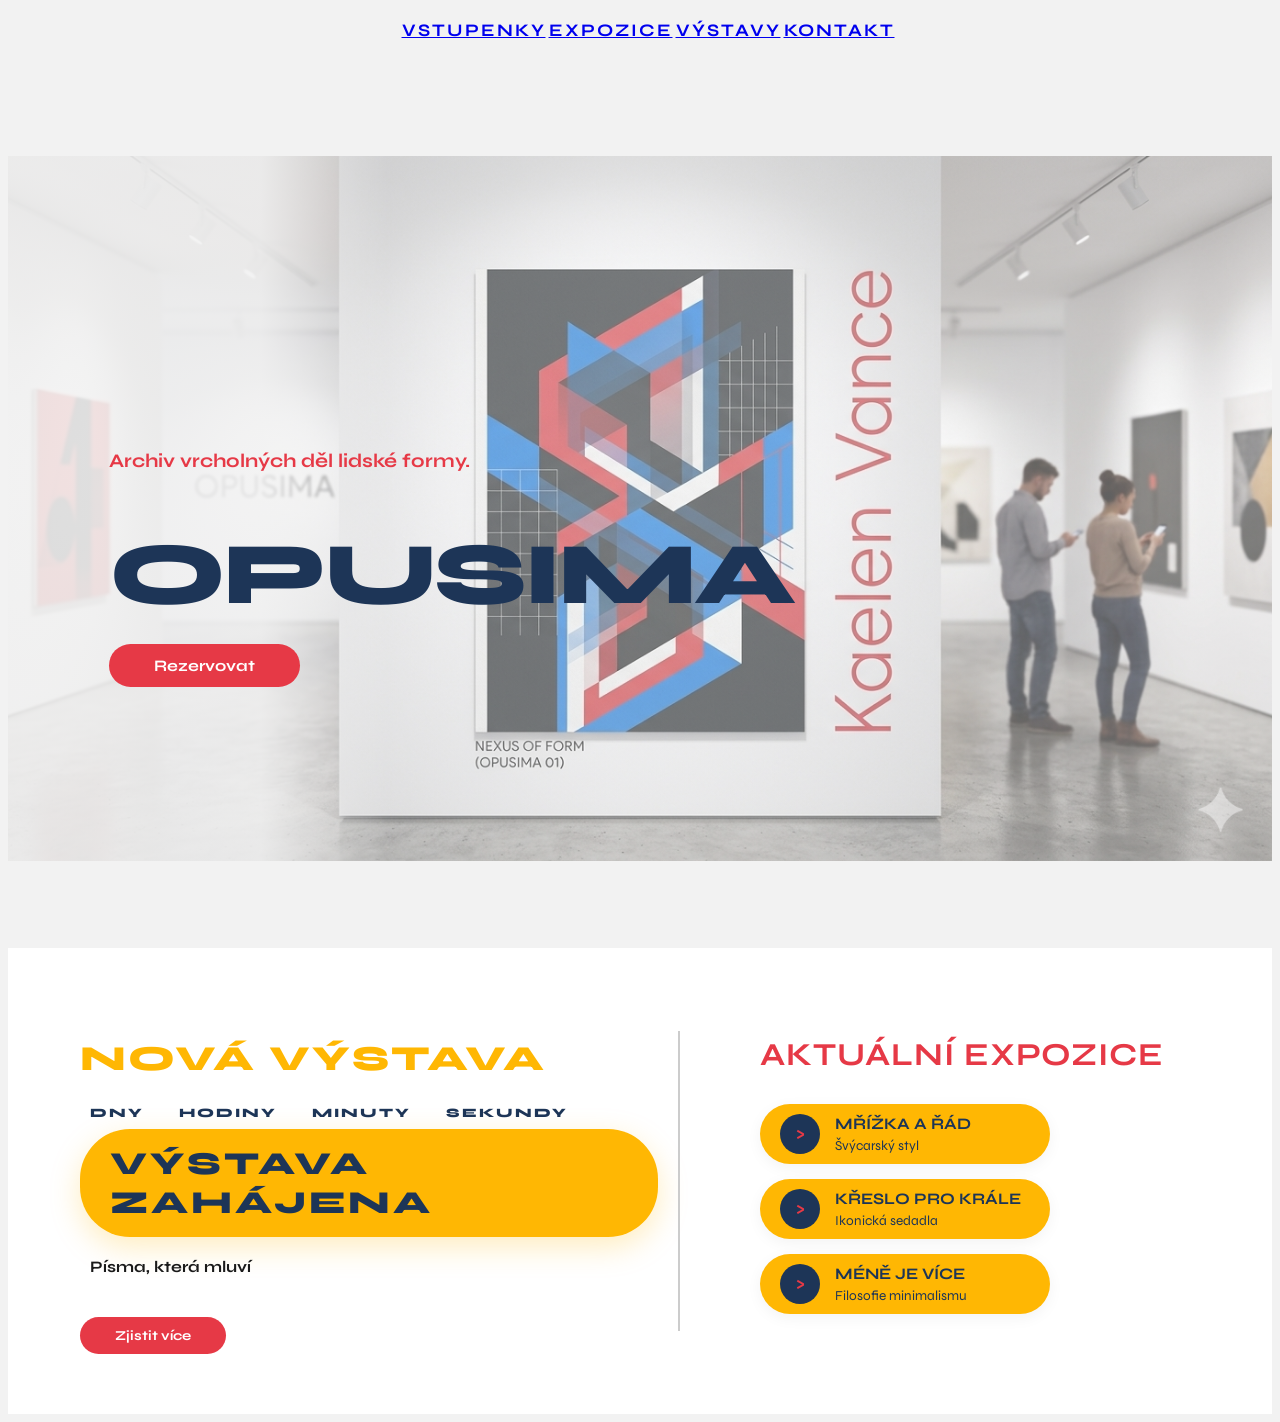
==== OPUSIMA/index.html @ 55d1ef24 "Add files via upload" ====
<!DOCTYPE html>
<html lang="cs">
<head>
    <meta charset="UTF-8">
    <meta name="viewport" content="width=device-width, initial-scale=1.0">
    <link href="https://fonts.googleapis.com/css2?family=Syne:wght@400;600;700;800&display=swap" rel="stylesheet">
    <title>OPUSIMA | Muzeum Designu</title>
    <link rel="stylesheet" href="style.css">
</head>
<body>

    <nav class="navbar">
        <div class="nav-container">
            <a href="#rezervace">VSTUPENKY</a>
            <a href="#expozice">EXPOZICE</a>
            <a href="#vystavy">VÝSTAVY</a>
            <a href="#kontakt">KONTAKT</a>
        </div>
    </nav>

    <header class="hero">
        <div class="hero-left">
            <p class="slogan">Archiv vrcholných děl lidské formy.</p>
            <h1 class="logo-title">OPUSIMA</h1>
            <a href="#rezervace" class="btn-rezervovat">Rezervovat</a>
        </div>
        </header>

    <section class="info-section">
    <div class="info-container">
        
        <div class="countdown-part">
            <h2>NOVÁ VÝSTAVA</h2>
            <div class="timer-labels">
                <span>DNY</span>
                <span>HODINY</span>
                <span>MINUTY</span>
                <span>SEKUNDY</span>
            </div>
            <div class="timer-box">
                <span id="days">12</span> : <span id="hours">08</span> : <span id="minutes">23</span> : <span id="seconds">45</span>
            </div>
            <p class="exhibition-name">Písma, která mluví</p>
            <a href="#vystavy" class="btn-more">Zjistit více</a>
        </div>

        <div class="divider"></div>

        <div class="current-exhibitions-part">
            <h2 class="red-title">AKTUÁLNÍ EXPOZICE</h2>
            
            <div class="exhibition-grid">
                <div class="ex-item">
                    <div class="ex-icon">
                        <span class="arrow-icon">></span>
                    </div>
                    <div class="ex-text">
                        <strong>MŘÍŽKA A ŘÁD</strong>
                        <span>Švýcarský styl</span>
                    </div>
                </div>

                <div class="ex-item">
                    <div class="ex-icon">
                        <span class="arrow-icon">></span>
                    </div>
                    <div class="ex-text">
                        <strong>KŘESLO PRO KRÁLE</strong>
                        <span>Ikonická sedadla</span>
                    </div>
                </div>

                <div class="ex-item">
                    <div class="ex-icon">
                        <span class="arrow-icon">></span>
                    </div>
                    <div class="ex-text">
                        <strong>MÉNĚ JE VÍCE</strong>
                        <span>Filosofie minimalismu</span>
                    </div>
                </div>
            </div>
        </div>

    </div>
</section>

    <script src="script.js"></script>
</body>
</html>
---- OPUSIMA/style.css ----
:root {
    --red: #E63946;
    --yellow: #FFB703;
    --dark: #1D3557;
    --text-dark: #1A1A1A;
    --bg-light: #F2F2F2;
    --font-syne: 'Syne', sans-serif;
}

body { 
    /* Aplikace fontu na celý web */
    font-family: var(--font-syne); 
    background-color: var(--bg-light); 
    color: var(--text-dark); 
    overflow-x: hidden; 
    /* Lepší vyhlazení písma */
    -webkit-font-smoothing: antialiased;
    -moz-osx-font-smoothing: grayscale;
}
/* Sticky Navigace */
.navbar {
    position: fixed;
    top: 0;
    width: 100%;
    padding: 20px 0;
    background: rgba(242, 242, 242, 0.9);
    backdrop-filter: blur(10px);
    z-index: 1000;
    text-align: center;
}

.nav-container a {
    font-family: var(--font-syne);
    font-weight: 700; /* Výrazné, ale ne extra tučné */
    text-transform: uppercase;
    font-size: 1.1rem;
    letter-spacing: 2px;
}

.nav-container a:hover {
    color: var(--dark); /* Změna barvy při najetí */
}

/* Hero Section - OPRAVENO POZADÍ */
.hero {
    height: 100vh;
    display: flex;
    align-items: center;
    padding: 0 8%;
    padding-top: 100px;

    /* OPRAVA ČITELNOSTI: Přidán gradient, který zjemní obrázek */
    background-image: 
        linear-gradient(to right, rgba(242, 242, 242, 0.9) 20%, rgba(242, 242, 242, 0.4) 30%), 
        url("obrazky/studio.png");
    
    background-position: right center;
    background-size: contain;
    background-repeat: no-repeat;
    background-color: var(--bg-light);

    position: relative;
}
/* Odstraněn overlay (::before), aby byl obrázek jasný */

.hero-left {
    position: relative;
    z-index: 1;
    max-width: 50%;
}

.slogan { color: var(--red); font-size: 1.2rem; margin-bottom: 5px; font-weight: bold; }
.logo-title { 
    font-family: var(--font-syne);
    font-size: 5.5rem; 
    font-weight: 800; /* Extra tučné */
    color: var(--dark); 
    letter-spacing: -3px; /* Zúžené rozestupy pro logotyp */
    margin-bottom: 25px; 
    line-height: 1; 
    text-transform: uppercase;
}

.btn-rezervovat {
    display: inline-block;
    background-color: var(--red);
    color: white;
    padding: 12px 45px;
    text-decoration: none;
    border-radius: 30px;
    font-size: 1rem;
    font-weight: bold;
    transition: transform 0.2s;
}
.btn-rezervovat:hover { transform: scale(1.05); }

/* Kontejner pro obě části */
.info-section {
    background-color: white;
    padding: 60px 0;
    margin-top: -60px; /* Překrytí headeru jako minule */
    position: relative;
    z-index: 10;
}

.info-container {
    display: flex;
    max-width: 1200px;
    margin: 0 auto;
    align-items: flex-start;
    justify-content: space-between;
}

/* Levá a pravá část zabírají cca polovinu */
.countdown-part, .current-exhibitions-part {
    flex: 1;
    padding: 0 40px;
}

.countdown-part { text-align: left; } /* Zarovnání doleva */

/* Vertikální čára */
.divider {
width: 2px;
    background-color: #ccc;
    height: 300px;
    align-self: center;
    margin: 0 40px; /* Přidá 40px místo zleva i zprava */
}

/* Pravá část - Nadpis */
.red-title {
    color: var(--red);
    font-size: 2rem;
    font-weight: 900;
    margin-bottom: 30px;
    letter-spacing: 1px;
}
.countdown-part h2, .red-title {
    font-family: var(--font-syne);
    font-weight: 700;
    text-transform: uppercase;
    letter-spacing: 1px;
}

/* Mřížka pro žluté bubliny */
.exhibition-grid {
    display: flex;
    flex-wrap: wrap;
    gap: 15px;
}

/* Styl bubliny */
.ex-item {
    background-color: var(--yellow);
    display: flex;
    align-items: center;
    padding: 10px 20px;
    border-radius: 40px;
    min-width: 250px;
    box-shadow: 0 4px 15px rgba(0,0,0,0.05);
}

.ex-icon {
    background-color: var(--dark);
    width: 40px;
    height: 40px;
    border-radius: 50%;
    display: flex;
    align-items: center;
    justify-content: center;
    margin-right: 15px;
}

.arrow-icon {
    color: var(--red);
    font-weight: bold;
    font-size: 1.2rem;
}

.ex-text {
    display: flex;
    flex-direction: column;
    gap: 2px;
    color: var(--dark);
    font-size: 0.85rem;
}

.ex-text strong {
    display: block;
    font-family: var(--font-syne);
    font-weight: 700;
    font-size: 1rem;
    text-transform: uppercase;
}

.ex-text span {
    display: block;
    font-family: var(--font-syne);
    font-weight: 400;
    font-size: 0.85rem;
    margin-top: 2px;
}
/* --- LEVÁ ČÁST: TIMER (ODPOČET) --- */

/* Nadpis levé části */
.countdown-part h2 {
    color: var(--yellow);
    font-size: 2.2rem;
    font-weight: 900;
    letter-spacing: 2px;
    margin-bottom: 25px;
}

/* Popisky (DNY, HODINY...) */
.timer-labels {
    display: flex;
    justify-content: space-between; /* Rozprostře je rovnoměrně */
    padding: 0 30px; /* Musí odpovídat paddingu u .timer-boxu */
    margin-bottom: 8px;
}
.timer-labels span {
    font-family: var(--font-syne);
    font-weight: 800;
    font-size: 0.8rem;
    text-transform: uppercase;
    letter-spacing: 2px;
    color: var(--dark);
    flex: 1;          /* Každý popisek zabere stejné místo */
    text-align: center;
    width: auto;      /* Zrušeno fixních 50px, které dělaly neplechu */
}

/* Žlutý hlavní box s čísly */
.timer-box {
    font-family: var(--font-syne);
    font-weight: 800; 
    font-size: 2.2rem;
    letter-spacing: 3px;
    background-color: var(--yellow);

    display: flex;                 /* změna */
    width: 100%;                   /* roztáhne */
    justify-content: space-between;
    align-items: center;

    padding: 15px 30px;
    border-radius: 50px;
    color: var(--dark);
    box-shadow: 0 10px 30px rgba(255, 183, 3, 0.25);
}

/* Styl pro dvojtečky mezi čísly */
.timer-box span {
    flex: 1;
    text-align: center;
    min-width: 0;
}

/* Název výstavy pod timerem */
.exhibition-name {
    margin-top: 20px;
    font-size: 1rem;
    font-weight: bold;
    color: var(--text-dark);
    padding-left: 10px;
}

/* Tlačítko pod timerem */
.countdown-part .btn-more {
    display: inline-block;
    margin-top: 25px;
    background-color: var(--red);
    color: white;
    padding: 10px 35px;
    text-decoration: none;
    border-radius: 20px;
    font-weight: bold;
    font-size: 0.85rem;
    transition: transform 0.2s, background-color 0.2s;
}

.countdown-part .btn-more:hover {
    background-color: var(--dark);
    transform: translateY(-2px);
}
/* Úprava odpočtu pro nové rozložení */
.countdown-part .timer-box {
    padding: 15px 30px;
    font-size: 2rem;
}

.countdown-part .timer-labels {
    justify-content: flex-start;
    gap: 35px;
    padding-left: 10px;
}

/* Responzivita: Na mobilu pod sebe */
@media (max-width: 900px) {
     .hero { 
        background-position: center bottom;
        background-size: 80%; /* Na mobilu obrázek zmenšíme */
        text-align: center;
        justify-content: center;
    }
    
    .hero-left { max-width: 100%; }
    .logo-title { font-size: 3.5rem; }
    .info-container { flex-direction: column; align-items: center; }
    .divider { display: none; }
    .countdown-part { text-align: center; margin-bottom: 50px; }
    .countdown-part .timer-labels { justify-content: center; }
    .countdown-part {
        text-align: center;
        padding: 0;
    }
    
    .timer-labels {
        justify-content: center;
        padding-left: 0;
        gap: 25px;
    }

    .timer-box {
        font-size: 1.6rem;
        padding: 10px 25px;
    }
    
    .timer-labels span {
        width: 40px;
    }
}
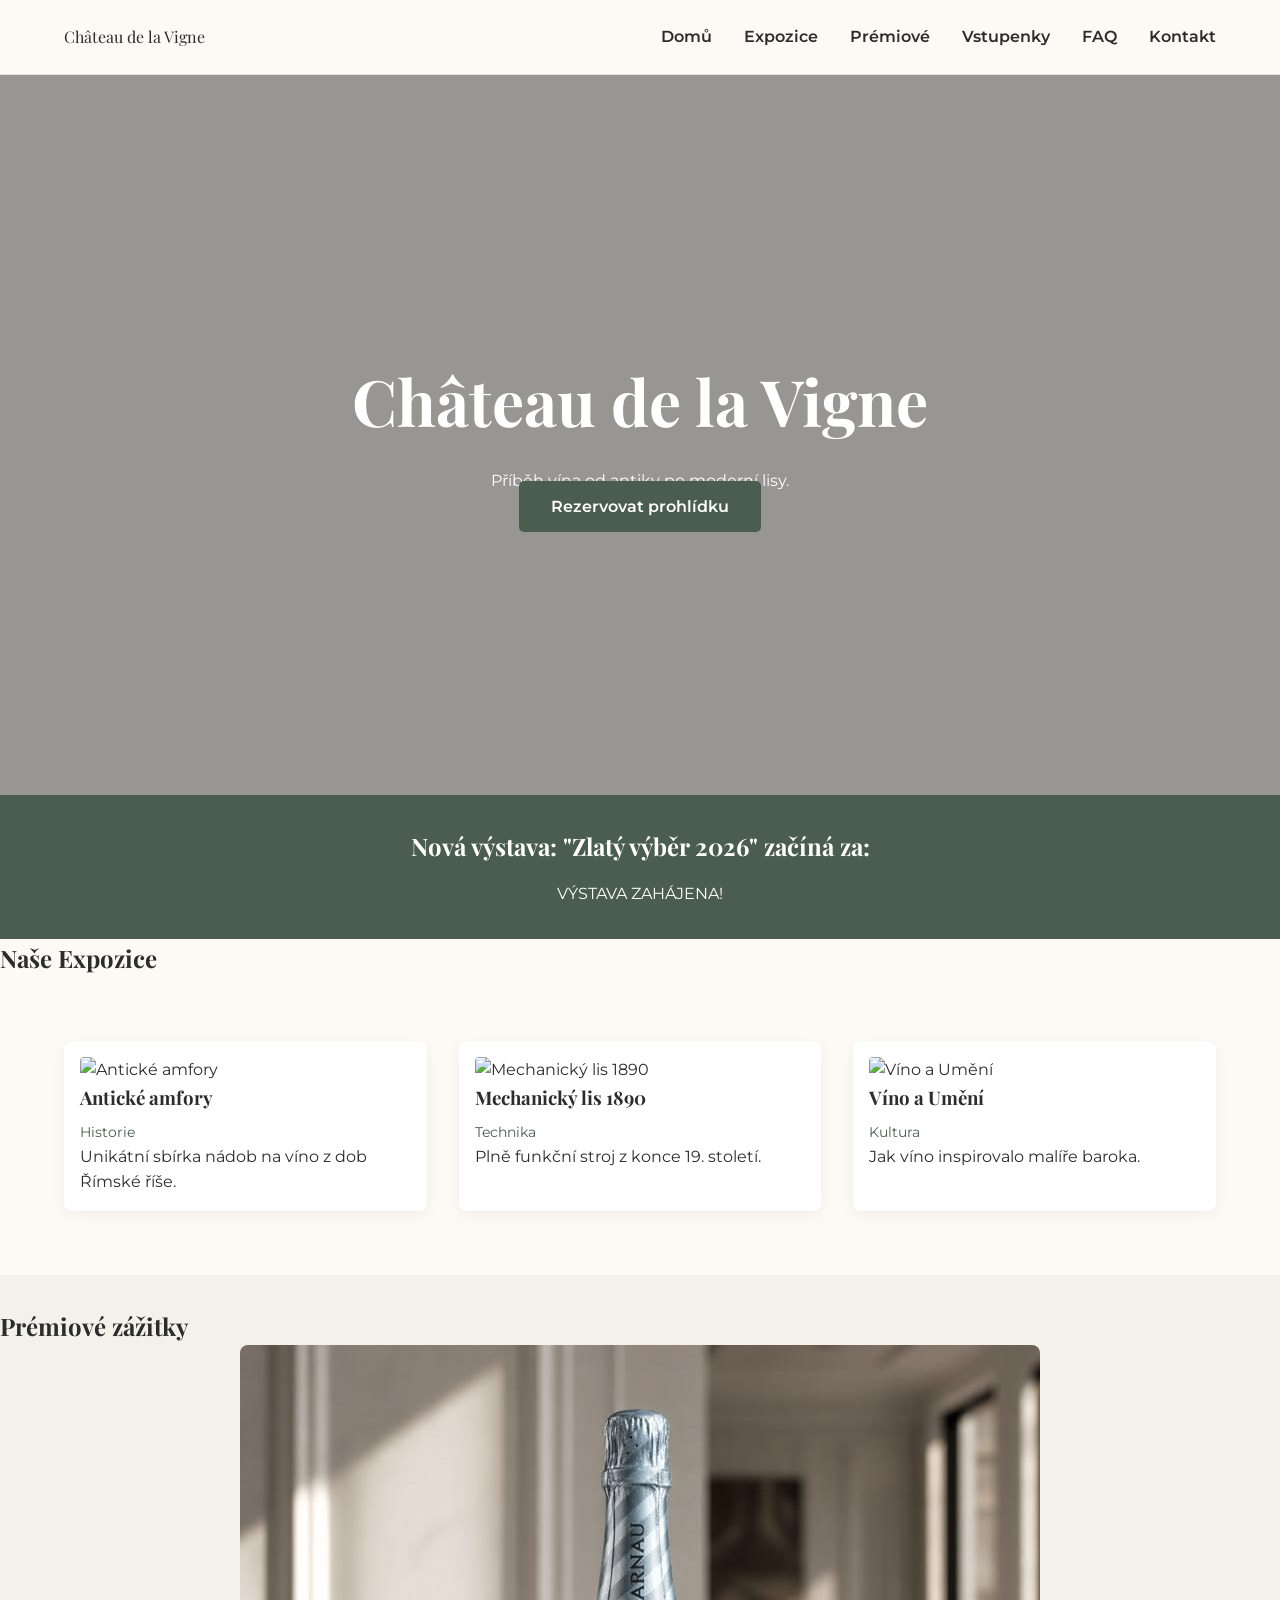
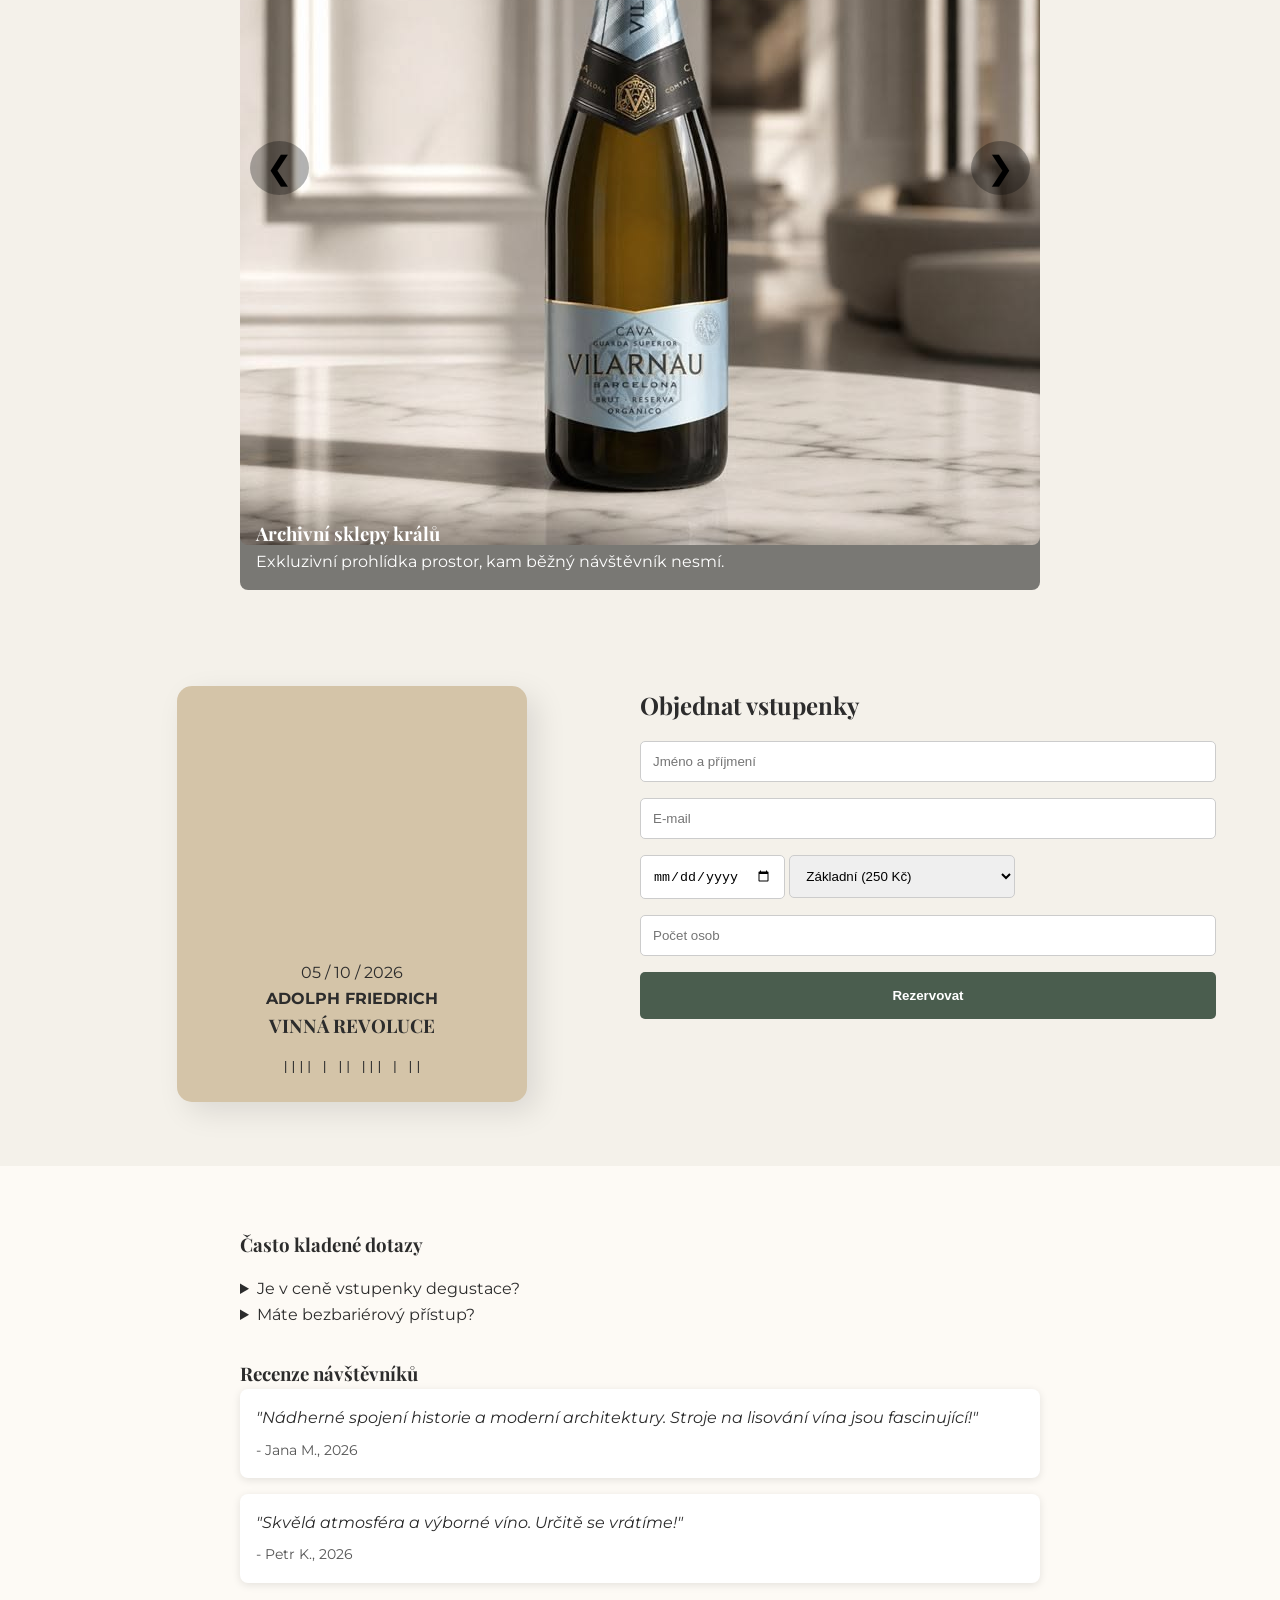
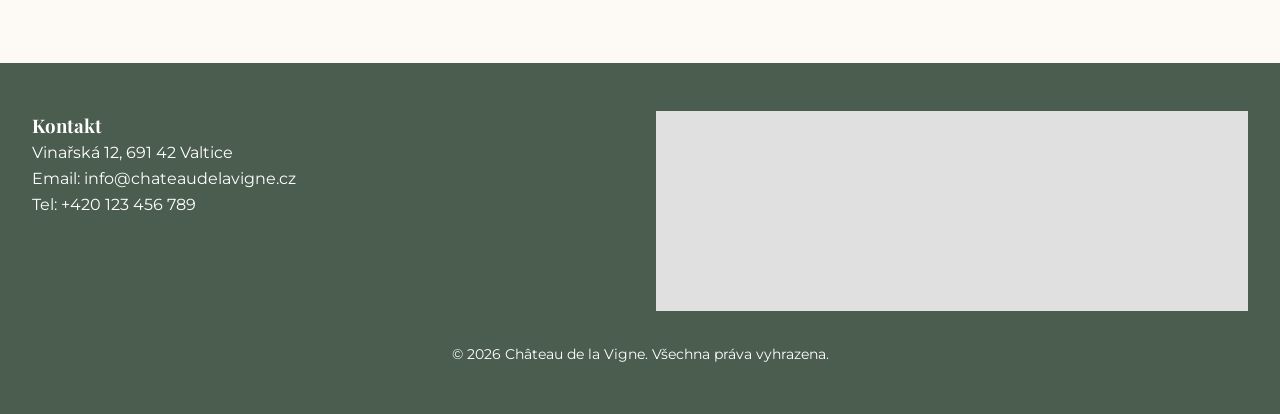
==== commit d63e6c32: "Add files via upload" ====
--- a/OPUSIMA/index.html
+++ b/OPUSIMA/index.html
@@ -1,90 +1,161 @@
 <!DOCTYPE html>
 <html lang="cs">
 <head>
-    <meta charset="UTF-8">
-    <meta name="viewport" content="width=device-width, initial-scale=1.0">
-    <link href="https://fonts.googleapis.com/css2?family=Syne:wght@400;600;700;800&display=swap" rel="stylesheet">
-    <title>OPUSIMA | Muzeum Designu</title>
-    <link rel="stylesheet" href="style.css">
+<meta charset="UTF-8" />
+<meta name="viewport" content="width=device-width, initial-scale=1.0" />
+<title>Château de la Vigne | Muzeum vína</title>
+<!-- Opravená cesta k CSS -->
+<link rel="stylesheet" href="style.css?v=<?php echo time(); ?>">
+<!-- Google Fonts -->
+<link href="https://fonts.googleapis.com/css2?family=Playfair+Display:wght@700&family=Montserrat:wght@300;400;600&display=swap" rel="stylesheet" />
 </head>
 <body>
 
-    <nav class="navbar">
-        <div class="nav-container">
-            <a href="#rezervace">VSTUPENKY</a>
-            <a href="#expozice">EXPOZICE</a>
-            <a href="#vystavy">VÝSTAVY</a>
-            <a href="#kontakt">KONTAKT</a>
+<!-- Sticky Navigace -->
+<nav id="navbar">
+    <div class="logo">Château <span>de la Vigne</span></div>
+    <ul class="nav-links">
+        <li><a href="#home">Domů</a></li>
+        <li><a href="#expozice">Expozice</a></li>
+        <li><a href="#premium">Prémiové</a></li>
+        <li><a href="#rezervace">Vstupenky</a></li>
+        <li><a href="#faq">FAQ</a></li>
+        <li><a href="#kontakt">Kontakt</a></li>
+        <li class="close-menu">&times;</li>
+    </ul>
+    <div class="burger" id="burger">&#9776;</div>
+</nav>
+
+<!-- Hero Banner -->
+<section id="home" class="hero">
+    <div class="hero-content">
+        <h1>Château de la Vigne</h1>
+        <p>Příběh vína od antiky po moderní lisy.</p>
+        <a href="#rezervace" class="btn">Rezervovat prohlídku</a>
+    </div>
+</section>
+
+<!-- Countdown Section -->
+<section class="countdown-section">
+    <h2>Nová výstava: "Zlatý výběr 2026" začíná za:</h2>
+    <div id="countdown">
+        <div class="time-part"><span id="days">00</span><p>Dny</p></div>
+        <div class="time-part"><span id="hours">00</span><p>Hodin</p></div>
+        <div class="time-part"><span id="minutes">00</span><p>Minut</p></div>
+        <div class="time-part"><span id="seconds">00</span><p>Sekund</p></div>
+    </div>
+</section>
+
+<!-- Expozice z CSV (nyní přes JS) -->
+<section id="expozice" class="exhibitions">
+    <h2>Naše Expozice</h2>
+    <div class="exhibition-grid" id="expozice"></div>
+</section>
+
+<!-- Carousel - Prémiové výstavy -->
+<section id="premium" class="premium-carousel">
+    <h2>Prémiové zážitky</h2>
+    <div class="carousel-container">
+        <div class="carousel-slide active">
+            <img src="images/vilarnau.jpg" alt="Degustace" />
+            <div class="carousel-caption">
+                <h3>Archivní sklepy králů</h3>
+                <p>Exkluzivní prohlídka prostor, kam běžný návštěvník nesmí.</p>
+            </div>
         </div>
-    </nav>
+        <div class="carousel-slide">
+            <img src="images/vilarnau.jpg" alt="Degustace" />
+            <div class="carousel-caption">
+                <h3>Degustace vín</h3>
+                <p>Odborné degustace s vinaři v krásném prostředí.</p>
+            </div>
+        </div>
+        <button class="prev">&#10094;</button>
+        <button class="next">&#10095;</button>
+    </div>
+</section>
 
-    <header class="hero">
-        <div class="hero-left">
-            <p class="slogan">Archiv vrcholných děl lidské formy.</p>
-            <h1 class="logo-title">OPUSIMA</h1>
-            <a href="#rezervace" class="btn-rezervovat">Rezervovat</a>
-        </div>
-        </header>
-
-    <section class="info-section">
-    <div class="info-container">
-        
-        <div class="countdown-part">
-            <h2>NOVÁ VÝSTAVA</h2>
-            <div class="timer-labels">
-                <span>DNY</span>
-                <span>HODINY</span>
-                <span>MINUTY</span>
-                <span>SEKUNDY</span>
-            </div>
-            <div class="timer-box">
-                <span id="days">12</span> : <span id="hours">08</span> : <span id="minutes">23</span> : <span id="seconds">45</span>
-            </div>
-            <p class="exhibition-name">Písma, která mluví</p>
-            <a href="#vystavy" class="btn-more">Zjistit více</a>
-        </div>
-
-        <div class="divider"></div>
-
-        <div class="current-exhibitions-part">
-            <h2 class="red-title">AKTUÁLNÍ EXPOZICE</h2>
-            
-            <div class="exhibition-grid">
-                <div class="ex-item">
-                    <div class="ex-icon">
-                        <span class="arrow-icon">></span>
-                    </div>
-                    <div class="ex-text">
-                        <strong>MŘÍŽKA A ŘÁD</strong>
-                        <span>Švýcarský styl</span>
-                    </div>
-                </div>
-
-                <div class="ex-item">
-                    <div class="ex-icon">
-                        <span class="arrow-icon">></span>
-                    </div>
-                    <div class="ex-text">
-                        <strong>KŘESLO PRO KRÁLE</strong>
-                        <span>Ikonická sedadla</span>
-                    </div>
-                </div>
-
-                <div class="ex-item">
-                    <div class="ex-icon">
-                        <span class="arrow-icon">></span>
-                    </div>
-                    <div class="ex-text">
-                        <strong>MÉNĚ JE VÍCE</strong>
-                        <span>Filosofie minimalismu</span>
-                    </div>
+<!-- Rezervace/Vstupenky -->
+<section id="rezervace" class="booking">
+    <div class="booking-wrapper">
+        <div class="ticket-preview">
+            <div class="ticket-card">
+                <div class="ticket-img"></div>
+                <div class="ticket-info">
+                    <span>05 / 10 / 2026</span>
+                    <h4>ADOLPH FRIEDRICH</h4>
+                    <h3>VINNÁ REVOLUCE</h3>
+                    <div class="barcode">|||| | || ||| | ||</div>
                 </div>
             </div>
         </div>
-
+        <div class="booking-form">
+            <h2>Objednat vstupenky</h2>
+            <form action="process.php" method="POST">
+                <input type="text" name="name" placeholder="Jméno a příjmení" required />
+                <input type="email" name="email" placeholder="E-mail" required />
+                <div class="form-row">
+                    <input type="date" name="date" required />
+                    <select name="type">
+                        <option value="zakladni">Základní (250 Kč)</option>
+                        <option value="premium">Premium s degustací (590 Kč)</option>
+                        <option value="student">Student / Senior (150 Kč)</option>
+                    </select>
+                </div>
+                <input type="number" name="count" min="1" placeholder="Počet osob" required />
+                <button type="submit" class="btn-submit">Rezervovat</button>
+            </form>
+        </div>
     </div>
 </section>
 
-    <script src="script.js"></script>
+<!-- FAQ & Recenze -->
+<section id="faq" class="info-section">
+    <div class="faq">
+        <h3>Často kladené dotazy</h3>
+        <details>
+            <summary>Je v ceně vstupenky degustace?</summary>
+            <p>Degustace je součástí balíčku "Premium". U základního vstupného lze dokoupit na místě.</p>
+        </details>
+        <details>
+            <summary>Máte bezbariérový přístup?</summary>
+            <p>Ano, celé muzeum včetně historických sklepů je přístupné výtahem.</p>
+        </details>
+    </div>
+    <div class="reviews">
+        <h3>Recenze návštěvníků</h3>
+        <div class="review-item">
+            <p>"Nádherné spojení historie a moderní architektury. Stroje na lisování vína jsou fascinující!"</p>
+            <span>- Jana M., 2026</span>
+        </div>
+        <!-- Přidána další recenze -->
+        <div class="review-item">
+            <p>"Skvělá atmosféra a výborné víno. Určitě se vrátíme!"</p>
+            <span>- Petr K., 2026</span>
+        </div>
+    </div>
+</section>
+
+<!-- Kontakt a mapa -->
+<footer id="kontakt">
+    <div class="footer-content">
+        <div class="contact-info">
+            <h3>Kontakt</h3>
+            <p>Vinařská 12, 691 42 Valtice</p>
+            <p>Email: info@chateaudelavigne.cz</p>
+            <p>Tel: +420 123 456 789</p>
+        </div>
+        <div class="map">
+            <!-- Fiktivní mapa -->
+            <div style="width: 100%; height: 200px; background: #e0e0e0; display:flex; align-items:center; justify-content:center;">
+                <iframe style="border:none" src="https://mapy.com/s/cosamelemo" width="400" height="280" frameborder="0"></iframe>
+            </div>
+        </div>
+    </div>
+    <p class="copy">&copy; 2026 Château de la Vigne. Všechna práva vyhrazena.</p>
+</footer>
+
+<!-- JavaScript -->
+<script src="script.js"></script>
 </body>
 </html>
--- a/OPUSIMA/style.css
+++ b/OPUSIMA/style.css
@@ -1,333 +1,358 @@
 :root {
-    --red: #E63946;
-    --yellow: #FFB703;
-    --dark: #1D3557;
-    --text-dark: #1A1A1A;
-    --bg-light: #F2F2F2;
-    --font-syne: 'Syne', sans-serif;
-}
-
-body { 
-    /* Aplikace fontu na celý web */
-    font-family: var(--font-syne); 
-    background-color: var(--bg-light); 
-    color: var(--text-dark); 
-    overflow-x: hidden; 
-    /* Lepší vyhlazení písma */
-    -webkit-font-smoothing: antialiased;
-    -moz-osx-font-smoothing: grayscale;
-}
-/* Sticky Navigace */
-.navbar {
-    position: fixed;
+    --primary: #4a5d4e; /* Olivově zelená z obrázku */
+    --gold: #c5a059;
+    --bg: #fdfaf5; /* Krémové pozadí */
+    --text: #2c2c2c;
+}
+
+* { margin: 0; padding: 0; box-sizing: border-box; }
+
+body {
+    font-family: 'Montserrat', sans-serif;
+    background-color: var(--bg);
+    color: var(--text);
+    line-height: 1.6;
+}
+
+/* Nadpisy */
+h1, h2, h3, .logo {
+    font-family: 'Playfair Display', serif;
+}
+
+/* Sticky menu */
+#navbar {
+    position: sticky;
     top: 0;
-    width: 100%;
-    padding: 20px 0;
-    background: rgba(242, 242, 242, 0.9);
-    backdrop-filter: blur(10px);
+    display: flex;
+    justify-content: space-between;
+    align-items: center;
+    padding: 1.5rem 5%;
+    background: rgba(253, 250, 245, 0.95);
     z-index: 1000;
-    text-align: center;
-}
-
-.nav-container a {
-    font-family: var(--font-syne);
-    font-weight: 700; /* Výrazné, ale ne extra tučné */
-    text-transform: uppercase;
-    font-size: 1.1rem;
-    letter-spacing: 2px;
-}
-
-.nav-container a:hover {
-    color: var(--dark); /* Změna barvy při najetí */
-}
-
-/* Hero Section - OPRAVENO POZADÍ */
+    border-bottom: 1px solid rgba(0,0,0,0.1);
+}
+
+.nav-links {
+    display: flex;
+    list-style: none;
+    transition: max-height 0.3s ease;
+}
+
+.nav-links li {
+    margin-left: 2rem;
+    position: relative;
+}
+
+.nav-links li a {
+    text-decoration: none;
+    color: var(--text);
+    font-weight: 600;
+    transition: 0.3s;
+}
+
+/* Burger menu */
+.burger {
+    display: none;
+    font-size: 2rem;
+    cursor: pointer;
+}
+
+.close-menu {
+    display: none;
+    font-size: 2rem;
+    position: absolute;
+    top: 10px;
+    right: 10px;
+    cursor: pointer;
+    background: #fff;
+    padding: 0.2rem 0.5rem;
+    border-radius: 4px;
+}
+
+/* Hero sekce */
 .hero {
-    height: 100vh;
-    display: flex;
-    align-items: center;
-    padding: 0 8%;
-    padding-top: 100px;
-
-    /* OPRAVA ČITELNOSTI: Přidán gradient, který zjemní obrázek */
-    background-image: 
-        linear-gradient(to right, rgba(242, 242, 242, 0.9) 20%, rgba(242, 242, 242, 0.4) 30%), 
-        url("obrazky/studio.png");
-    
-    background-position: right center;
-    background-size: contain;
-    background-repeat: no-repeat;
-    background-color: var(--bg-light);
-
-    position: relative;
-}
-/* Odstraněn overlay (::before), aby byl obrázek jasný */
-
-.hero-left {
-    position: relative;
-    z-index: 1;
-    max-width: 50%;
-}
-
-.slogan { color: var(--red); font-size: 1.2rem; margin-bottom: 5px; font-weight: bold; }
-.logo-title { 
-    font-family: var(--font-syne);
-    font-size: 5.5rem; 
-    font-weight: 800; /* Extra tučné */
-    color: var(--dark); 
-    letter-spacing: -3px; /* Zúžené rozestupy pro logotyp */
-    margin-bottom: 25px; 
-    line-height: 1; 
-    text-transform: uppercase;
-}
-
-.btn-rezervovat {
-    display: inline-block;
-    background-color: var(--red);
-    color: white;
-    padding: 12px 45px;
-    text-decoration: none;
-    border-radius: 30px;
-    font-size: 1rem;
-    font-weight: bold;
-    transition: transform 0.2s;
-}
-.btn-rezervovat:hover { transform: scale(1.05); }
-
-/* Kontejner pro obě části */
-.info-section {
-    background-color: white;
-    padding: 60px 0;
-    margin-top: -60px; /* Překrytí headeru jako minule */
-    position: relative;
-    z-index: 10;
-}
-
-.info-container {
-    display: flex;
-    max-width: 1200px;
-    margin: 0 auto;
-    align-items: flex-start;
-    justify-content: space-between;
-}
-
-/* Levá a pravá část zabírají cca polovinu */
-.countdown-part, .current-exhibitions-part {
-    flex: 1;
-    padding: 0 40px;
-}
-
-.countdown-part { text-align: left; } /* Zarovnání doleva */
-
-/* Vertikální čára */
-.divider {
-width: 2px;
-    background-color: #ccc;
-    height: 300px;
-    align-self: center;
-    margin: 0 40px; /* Přidá 40px místo zleva i zprava */
-}
-
-/* Pravá část - Nadpis */
-.red-title {
-    color: var(--red);
-    font-size: 2rem;
-    font-weight: 900;
-    margin-bottom: 30px;
-    letter-spacing: 1px;
-}
-.countdown-part h2, .red-title {
-    font-family: var(--font-syne);
-    font-weight: 700;
-    text-transform: uppercase;
-    letter-spacing: 1px;
-}
-
-/* Mřížka pro žluté bubliny */
-.exhibition-grid {
-    display: flex;
-    flex-wrap: wrap;
-    gap: 15px;
-}
-
-/* Styl bubliny */
-.ex-item {
-    background-color: var(--yellow);
-    display: flex;
-    align-items: center;
-    padding: 10px 20px;
-    border-radius: 40px;
-    min-width: 250px;
-    box-shadow: 0 4px 15px rgba(0,0,0,0.05);
-}
-
-.ex-icon {
-    background-color: var(--dark);
-    width: 40px;
-    height: 40px;
-    border-radius: 50%;
+    height: 80vh;
+    background: linear-gradient(rgba(0,0,0,0.4), rgba(0,0,0,0.4)), url('img/hero-wine.jpg') center/cover;
     display: flex;
     align-items: center;
     justify-content: center;
-    margin-right: 15px;
-}
-
-.arrow-icon {
-    color: var(--red);
+    text-align: center;
+    color: white;
+    padding: 0 20px;
+}
+
+.hero h1 {
+    font-size: 4rem;
+    margin-bottom: 1rem;
+}
+
+.btn {
+    padding: 1rem 2rem;
+    background-color: var(--primary);
+    color: #fff;
+    text-decoration: none;
+    border-radius: 5px;
+    font-weight: 600;
+}
+
+/* Sekce countdown */
+.countdown-section {
+    padding: 2rem 0;
+    background: var(--primary);
+    color: #fff;
+    text-align: center;
+}
+
+#countdown {
+    display: flex;
+    justify-content: center;
+    gap: 20px;
+    flex-wrap: wrap;
+    margin-top: 1rem;
+}
+
+.time-part {
+    display: flex;
+    flex-direction: column;
+    align-items: center;
+    font-size: 2rem;
+}
+
+.time-part span {
+    font-size: 3rem;
     font-weight: bold;
-    font-size: 1.2rem;
-}
-
-.ex-text {
+}
+
+/* Expozice grid */
+.exhibition-grid {
+    display: grid;
+    grid-template-columns: repeat(auto-fit, minmax(250px, 1fr));
+    gap: 2rem;
+    padding: 5%;
+}
+
+.ex-card {
+    background: #fff;
+    padding: 1rem;
+    border-radius: 8px;
+    box-shadow: 0 4px 15px rgba(0,0,0,0.05);
+    transition: transform 0.2s;
+}
+.ex-card:hover {
+    transform: translateY(-5px);
+}
+.ex-card img {
+    width: 100%;
+    height: 200px;
+    object-fit: cover;
+    border-radius: 4px;
+}
+.category {
+    font-size: 0.9rem;
+    color: var(--primary);
+    margin-top: 0.5rem;
+}
+
+/* Carousel */
+.premium-carousel {
+    padding: 2rem 0;
+    background: #f4f1ea;
+    position: relative;
+    overflow: hidden;
+}
+.carousel-container {
+    position: relative;
+    max-width: 800px;
+    margin: 0 auto;
+}
+.carousel-slide {
+    display: none;
+    position: absolute;
+    width: 100%;
+}
+.carousel-slide.active {
+    display: block;
+    position: relative;
+}
+.carousel-slide img {
+    width: 100%;
+    border-radius: 8px;
+}
+.carousel-caption {
+    background: rgba(0,0,0,0.5);
+    color: #fff;
+    padding: 1rem;
+    border-radius: 8px;
+    margin-top: -50px;
+}
+.prev, .next {
+    position: absolute;
+    top: 50%;
+    transform: translateY(-50%);
+    background: rgba(0,0,0,0.3);
+    border: none;
+    padding: 0.5rem 1rem;
+    font-size: 2rem;
+    cursor: pointer;
+    border-radius: 50%;
+    z-index: 10;
+}
+.prev { left: 10px; }
+.next { right: 10px; }
+
+/* Rezervace sekce */
+.booking {
+    padding: 5%;
+    display: flex;
+    flex-wrap: wrap;
+    gap: 2rem;
+    background: #f4f1ea;
+}
+.booking-wrapper {
+    display: flex;
+    flex-wrap: wrap;
+    width: 100%;
+}
+.ticket-preview {
+    flex: 1 1 300px;
+}
+.ticket-card {
+    background: #d4c4a8;
+    border-radius: 15px;
+    overflow: hidden;
+    box-shadow: 10px 10px 30px rgba(0,0,0,0.1);
+    max-width: 350px;
+    margin: 0 auto;
+}
+.ticket-img {
+    height: 250px;
+    background: url('img/art-wine.jpg') center/cover no-repeat;
+}
+.ticket-info {
+    padding: 1.5rem;
+    text-align: center;
+}
+.barcode {
+    margin-top: 1rem;
+    font-family: monospace;
+}
+
+/* Formular */
+.booking-form {
+    flex: 1 1 300px;
+}
+.booking-form h2 {
+    margin-bottom: 1rem;
+}
+form {
     display: flex;
     flex-direction: column;
-    gap: 2px;
-    color: var(--dark);
-    font-size: 0.85rem;
-}
-
-.ex-text strong {
+}
+form input, form select {
+    margin-bottom: 1rem;
+    padding: 0.75rem;
+    border: 1px solid #ccc;
+    border-radius: 5px;
+}
+.btn-submit {
+    background-color: var(--primary);
+    color: #fff;
+    padding: 1rem;
+    border: none;
+    border-radius: 5px;
+    cursor: pointer;
+    font-weight: 600;
+}
+.btn-submit:hover {
+    background-color: #3a4a3a;
+}
+
+/* FAQ & Recenze */
+.info-section {
+    padding: 4rem 2rem;
+}
+.faq {
+    max-width: 800px;
+    margin: 0 auto 2rem auto;
+}
+.faq h3 {
+    margin-bottom: 1rem;
+}
+.reviews {
+    max-width: 800px;
+    margin: 0 auto;
+}
+.review-item {
+    background: #fff;
+    padding: 1rem;
+    margin-bottom: 1rem;
+    border-radius: 8px;
+    box-shadow: 0 2px 8px rgba(0,0,0,0.1);
+}
+.review-item p {
+    font-style: italic;
+}
+.review-item span {
     display: block;
-    font-family: var(--font-syne);
-    font-weight: 700;
-    font-size: 1rem;
-    text-transform: uppercase;
-}
-
-.ex-text span {
-    display: block;
-    font-family: var(--font-syne);
-    font-weight: 400;
-    font-size: 0.85rem;
-    margin-top: 2px;
-}
-/* --- LEVÁ ČÁST: TIMER (ODPOČET) --- */
-
-/* Nadpis levé části */
-.countdown-part h2 {
-    color: var(--yellow);
-    font-size: 2.2rem;
-    font-weight: 900;
-    letter-spacing: 2px;
-    margin-bottom: 25px;
-}
-
-/* Popisky (DNY, HODINY...) */
-.timer-labels {
-    display: flex;
-    justify-content: space-between; /* Rozprostře je rovnoměrně */
-    padding: 0 30px; /* Musí odpovídat paddingu u .timer-boxu */
-    margin-bottom: 8px;
-}
-.timer-labels span {
-    font-family: var(--font-syne);
-    font-weight: 800;
-    font-size: 0.8rem;
-    text-transform: uppercase;
-    letter-spacing: 2px;
-    color: var(--dark);
-    flex: 1;          /* Každý popisek zabere stejné místo */
+    margin-top: 0.5rem;
+    font-size: 0.9rem;
+    color: #555;
+}
+
+/* Kontakt a map */
+footer {
+    background: var(--primary);
+    color: #fff;
+    padding: 3rem 2rem;
+}
+.footer-content {
+    display: flex;
+    flex-wrap: wrap;
+    gap: 2rem;
+}
+.contact-info, .map {
+    flex: 1 1 300px;
+}
+.copy {
     text-align: center;
-    width: auto;      /* Zrušeno fixních 50px, které dělaly neplechu */
-}
-
-/* Žlutý hlavní box s čísly */
-.timer-box {
-    font-family: var(--font-syne);
-    font-weight: 800; 
-    font-size: 2.2rem;
-    letter-spacing: 3px;
-    background-color: var(--yellow);
-
-    display: flex;                 /* změna */
-    width: 100%;                   /* roztáhne */
-    justify-content: space-between;
-    align-items: center;
-
-    padding: 15px 30px;
-    border-radius: 50px;
-    color: var(--dark);
-    box-shadow: 0 10px 30px rgba(255, 183, 3, 0.25);
-}
-
-/* Styl pro dvojtečky mezi čísly */
-.timer-box span {
-    flex: 1;
-    text-align: center;
-    min-width: 0;
-}
-
-/* Název výstavy pod timerem */
-.exhibition-name {
-    margin-top: 20px;
-    font-size: 1rem;
-    font-weight: bold;
-    color: var(--text-dark);
-    padding-left: 10px;
-}
-
-/* Tlačítko pod timerem */
-.countdown-part .btn-more {
-    display: inline-block;
-    margin-top: 25px;
-    background-color: var(--red);
-    color: white;
-    padding: 10px 35px;
-    text-decoration: none;
-    border-radius: 20px;
-    font-weight: bold;
-    font-size: 0.85rem;
-    transition: transform 0.2s, background-color 0.2s;
-}
-
-.countdown-part .btn-more:hover {
-    background-color: var(--dark);
-    transform: translateY(-2px);
-}
-/* Úprava odpočtu pro nové rozložení */
-.countdown-part .timer-box {
-    padding: 15px 30px;
-    font-size: 2rem;
-}
-
-.countdown-part .timer-labels {
-    justify-content: flex-start;
-    gap: 35px;
-    padding-left: 10px;
-}
-
-/* Responzivita: Na mobilu pod sebe */
-@media (max-width: 900px) {
-     .hero { 
-        background-position: center bottom;
-        background-size: 80%; /* Na mobilu obrázek zmenšíme */
-        text-align: center;
-        justify-content: center;
-    }
-    
-    .hero-left { max-width: 100%; }
-    .logo-title { font-size: 3.5rem; }
-    .info-container { flex-direction: column; align-items: center; }
-    .divider { display: none; }
-    .countdown-part { text-align: center; margin-bottom: 50px; }
-    .countdown-part .timer-labels { justify-content: center; }
-    .countdown-part {
-        text-align: center;
-        padding: 0;
-    }
-    
-    .timer-labels {
-        justify-content: center;
-        padding-left: 0;
-        gap: 25px;
-    }
-
-    .timer-box {
-        font-size: 1.6rem;
-        padding: 10px 25px;
-    }
-    
-    .timer-labels span {
-        width: 40px;
-    }
-}
+    margin-top: 2rem;
+    font-size: 0.9rem;
+}
+/* Responzivita */
+@media(max-width: 768px) {
+    .nav-links {
+        position: absolute;
+        top: 60px;
+        right: 0;
+        background: #fff;
+        flex-direction: column;
+        width: 200px;
+        max-height: 0;
+        overflow: hidden;
+        transition: max-height 0.3s ease;
+        border: 1px solid rgba(0,0,0,0.1);
+        border-radius: 4px;
+    }
+    .nav-links.show {
+        max-height: 500px;
+    }
+    .burger {
+        display: block;
+    }
+    .close-menu {
+        display: block;
+        padding: 0.5rem;
+        cursor: pointer;
+        font-size: 2rem;
+        position: absolute;
+        top: 10px;
+        right: 10px;
+        background: #fff;
+        border-radius: 4px;
+    }
+    /* Přizpůsobit recenze a sekce na mobilu */
+    .booking-wrapper {
+        flex-direction: column;
+        align-items: center;
+    }
+}
